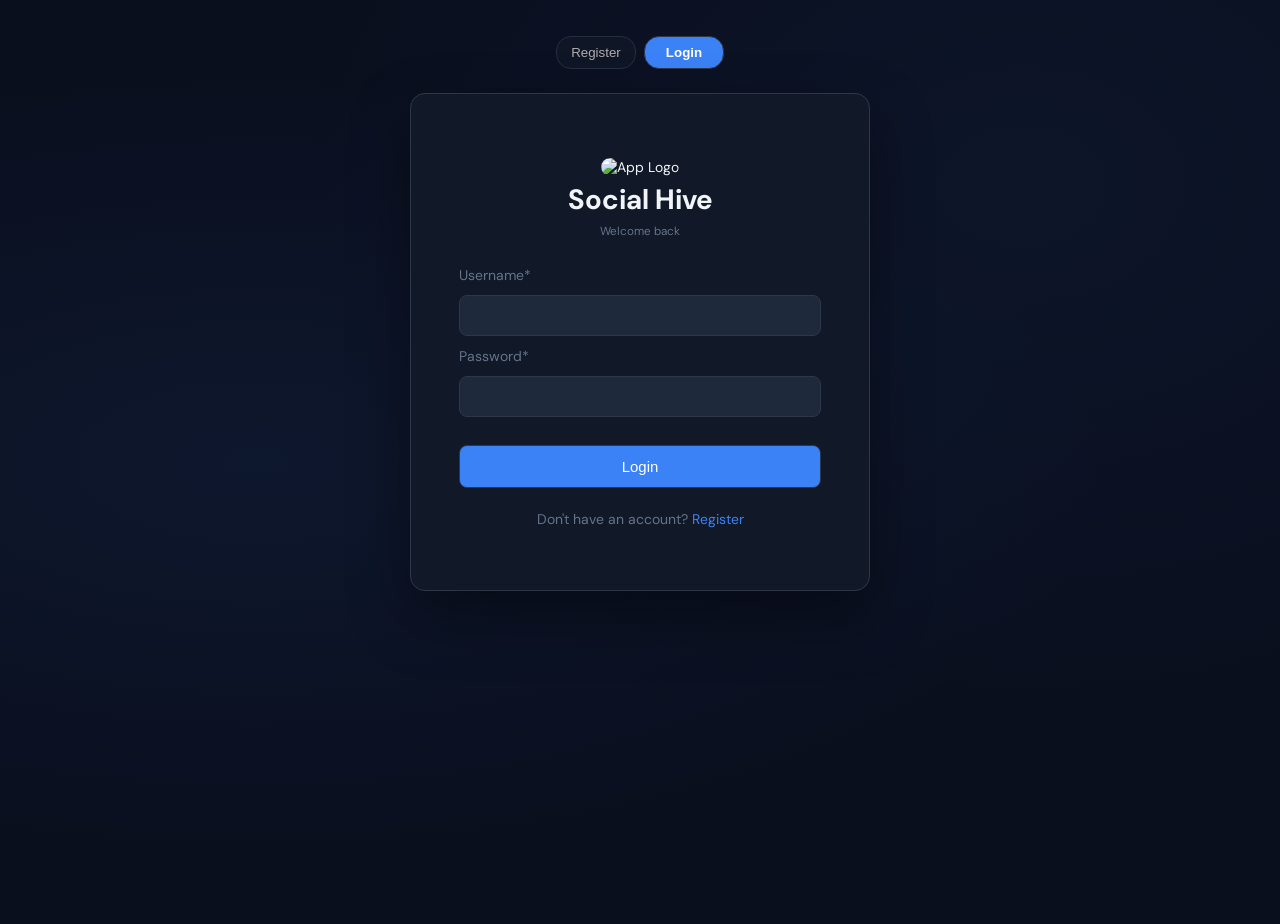
==== social-media-app/auth/login.html @ d266ca7d "so-far" ====
<!doctype html>
<html lang="en">
  <head>
    <meta charset="UTF-8" />
    <meta name="viewport" content="width=device-width, initial-scale=1.0" />
    <link rel="stylesheet" href="../css/style.css" />
    <title>Document</title>
  </head>
  <body>
    <main>
      <div class="register-login">
        <a href="register.html">
          <button class="inactive-page">Register</button></a
        >
        <button class="active-page">Login</button>
      </div>
      <div class="login-form">
        <form class="login-form" id="login-form">
          <fieldset>
            <div class="login-text-logo">
              <img
                class="fit-picture"
                src="/assets/images/bee-logo.png"
                alt="App Logo"
              />
              <h1>Social Hive</h1>
              <small>Welcome back</small>
            </div>
            <label for="username">Username* </label>
            <input
              type="text"
              id="username"
              name="username"
              aria-required="true"
              required
            />
            <label for="password">Password* </label>
            <input
              type="password"
              id="password"
              name="password"
              aria-required="true"
              required
            />
            <span id="authentication-error"></span>
            <div class="login-button-question">
              <button type="button" id="login-button">Login</button>
              <p>
                Don't have an account?
                <a href="register.html">Register</a>
              </p>
            </div>
          </fieldset>
        </form>
      </div>
    </main>
    <script src="/utils/storage.js"></script>
    <script src="/auth/login.js"></script>
  </body>
</html>
---- social-media-app/css/style.css ----
@import url("https://fonts.googleapis.com/css2?family=DM+Sans:wght@300;400;500;600&display=swap");

:root {
    --bg-primary : #0a0f1e;
    --bg-surface: #111827;
    --bg-input: #1e293b;
    --accent: #3b82f6;
    --accent-hover: #2563eb;
    --text-primary: #f1f5f9;
    --text-muted: #64748b;
    --border: #2d3748;
    --error: #ef4444;
    --radius: 8px;
}

@keyframes fadeUp {
    from { opacity: 0; transform: translateY(16px);}
    to {opacity: 1; transform: translateY(0);}

}

body {
    background: var(--bg-primary);
    background-image: radial-gradient(ellipse at 20% 50%, rgba(59, 130, 246, 0.07) 0%, transparent 60%),
                      radial-gradient(ellipse at 80% 20%, rgba(59, 130, 246, 0.05) 0%, transparent 50%);
    min-height: 100vh;
    font-size: 14px;
}

main {
    padding: 1rem 3rem 0rem 3rem;
    margin: 1rem 22rem 0rem 22rem;
    font-family: 'DM Sans', sans-serif;
    color: var(--text-primary);
}

#registration-form > fieldset , #login-form > fieldset{
    display: flex;
    flex-direction: column;
    padding: 3rem;
    padding-top: 3rem;
    padding-bottom: 3rem;
    gap: 0.7rem;
    box-sizing: border-box;
    border: 1px solid var(--border);
    border-radius: 15px;
    box-shadow: 0 25px 60px rgba(0, 0, 0, 0.4);
    background-color: var(--bg-surface);
    animation: fadeUp 0.5s ease forwards;
}

fieldset label {
    color: var(--text-muted);
}

fieldset input, .password-with-requirements input {
    width: 100%;
    padding: 0.75rem 0.75rem;
    box-sizing: border-box;
    background-color: var(--bg-input);
    border: 1px solid var(--border);
    border-radius: var(--radius);
    color: var(--text-primary);
}

.password-with-requirements {
    width: 100%;
}


.password-with-requirements ul {
    width: 100%;
    padding-left: 1rem;
    color: var(--text-muted);
    font-size: 12px;
}

.register-text-logo h1, .login-text-logo h1{
    margin: 0;
}

.register-text-logo small, .login-text-logo small{
    color: var(--text-muted);
}


.register-text-logo img, .login-text-logo img{
    max-height: 70px;
    border-radius: 10px;
}

.register-text-logo, .login-text-logo{
    display: flex;
    flex-direction: column;
    align-items: center;
    gap: 0.3rem;  
    padding: 1rem;
}

.register-buttons-question, .login-button-question {
    width: 100%;
    display: flex;
    flex-direction: column;
    align-items: center;
    gap: 0.5rem;
}
.register-buttons-question p, .login-button-question > p {
   color: var(--text-muted);
}

.register-buttons-question a, .login-button-question a {
    color: var(--accent);
    text-decoration: none;
}

.register-buttons-question > button , #login-button{
    width: 100%;
    border-radius: var(--radius);
    font-size: 15px;
    padding-top: 0.75rem;
    padding-bottom: 0.75rem;
    transition: background-color 0.4s, border-color 0.4s, color 0.4s;
}


.create-button, #login-button {
    color: white;
    font-weight: 500;
    background-color: var(--accent);
    border: 1px solid var(--border);
}

.create-button:hover {
    background-color: var(--accent-hover);
}


.cancel-button {
    color: var(--text-muted);
    font-weight: 200;
    opacity: 80%;
    background-color: var(--bg-surface);
    border: 1px solid var(--border);
}

.cancel-button:hover {
    color: white;
    border-color: white;
}

.register-login {
    display: flex;
    justify-content: center;
}

.register-login button {
    width: 5rem;
    padding: 0.5rem;
    margin: 0.25rem;
    margin-bottom: 1.5rem;
    border: 1px solid var(--border);
    border-radius: 15px;
}

.active-page {
    color: white;
    font-weight: 600;
    background-color: var(--accent);
    box-sizing: border-box;
    border: 1px solid var(--accent);
    border-color: white;
}

.inactive-page {
    color: rgb(216, 210, 210);
    font-weight: 300;
    opacity: 80%;
    background-color: var(--bg-surface);
    box-sizing: border-box;
}

span[id$="-error"] {
    display: block;
    margin-top: 0.3rem;
    font-size: 12px;
    color: var(--error);
}
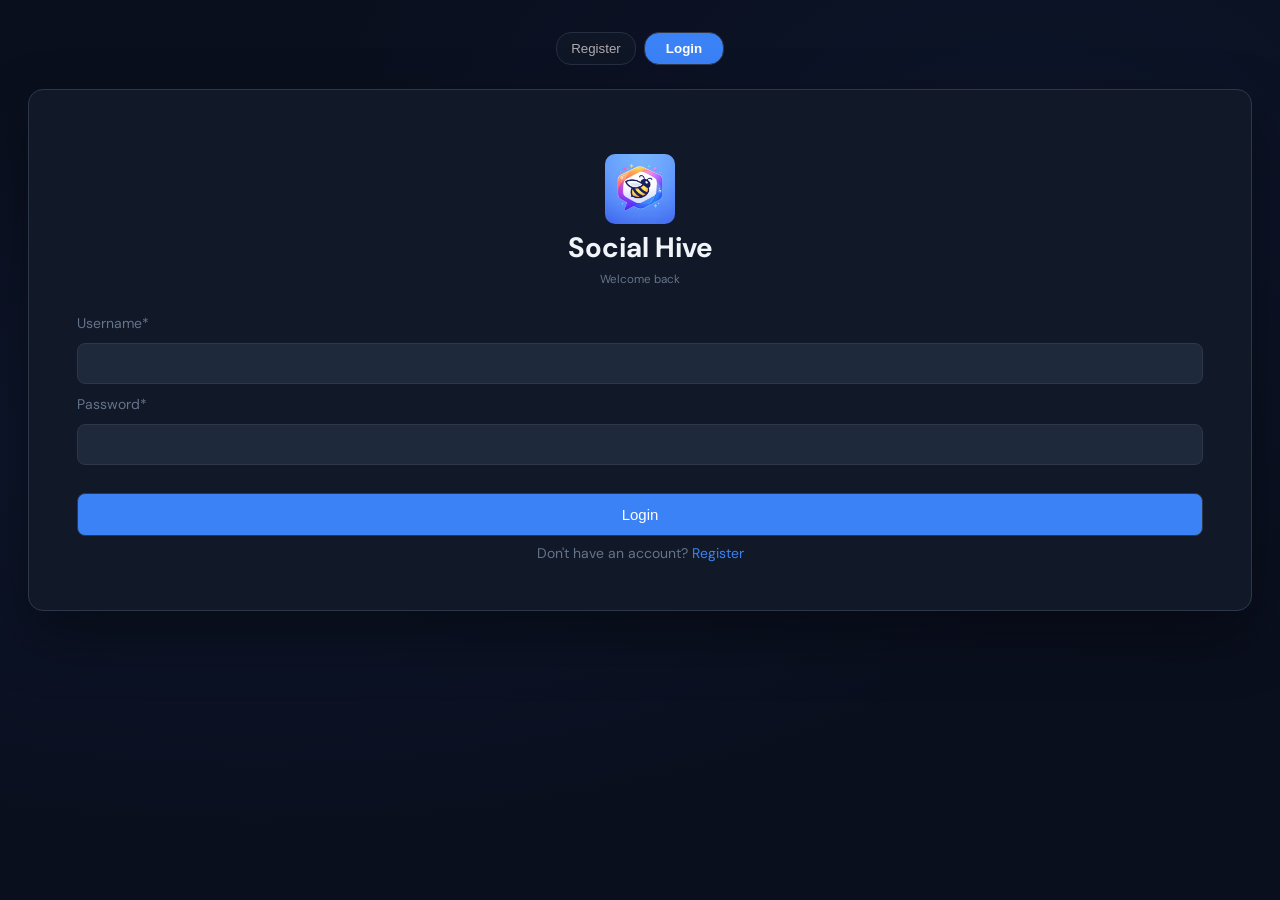
==== commit 2b9f0e3a: "profile UI done + profile.js done (update profile) + css updated" ====
--- a/social-media-app/auth/login.html
+++ b/social-media-app/auth/login.html
@@ -4,7 +4,7 @@
     <meta charset="UTF-8" />
     <meta name="viewport" content="width=device-width, initial-scale=1.0" />
     <link rel="stylesheet" href="../css/style.css" />
-    <title>Document</title>
+    <title>Login</title>
   </head>
   <body>
     <main>
@@ -20,7 +20,7 @@
             <div class="login-text-logo">
               <img
                 class="fit-picture"
-                src="/assets/images/bee-logo.png"
+                src="../assets/images/bee-logo.png"
                 alt="App Logo"
               />
               <h1>Social Hive</h1>
@@ -54,7 +54,7 @@
         </form>
       </div>
     </main>
-    <script src="/utils/storage.js"></script>
-    <script src="/auth/login.js"></script>
+    <script src="../utils/storage.js"></script>
+    <script src="../auth/login.js"></script>
   </body>
 </html>
--- a/social-media-app/css/style.css
+++ b/social-media-app/css/style.css
@@ -1,7 +1,7 @@
 @import url("https://fonts.googleapis.com/css2?family=DM+Sans:wght@300;400;500;600&display=swap");
 
 :root {
-    --bg-primary : #0a0f1e;
+    --bg-primary: #0a0f1e;
     --bg-surface: #111827;
     --bg-input: #1e293b;
     --accent: #3b82f6;
@@ -14,17 +14,31 @@
 }
 
 @keyframes fadeUp {
-    from { opacity: 0; transform: translateY(16px);}
-    to {opacity: 1; transform: translateY(0);}
-
+    from {
+        opacity: 0;
+        transform: translateY(16px);
+    }
+
+    to {
+        opacity: 1;
+        transform: translateY(0);
+    }
+
+}
+
+* {
+    margin: 0;
+    padding: 0;
+    box-sizing: border-box;
 }
 
 body {
     background: var(--bg-primary);
     background-image: radial-gradient(ellipse at 20% 50%, rgba(59, 130, 246, 0.07) 0%, transparent 60%),
-                      radial-gradient(ellipse at 80% 20%, rgba(59, 130, 246, 0.05) 0%, transparent 50%);
+        radial-gradient(ellipse at 80% 20%, rgba(59, 130, 246, 0.05) 0%, transparent 50%);
     min-height: 100vh;
     font-size: 14px;
+    padding: 0.75rem;
 }
 
 main {
@@ -34,7 +48,8 @@
     color: var(--text-primary);
 }
 
-#registration-form > fieldset , #login-form > fieldset{
+#registration-form>fieldset,
+#login-form>fieldset {
     display: flex;
     flex-direction: column;
     padding: 3rem;
@@ -53,7 +68,8 @@
     color: var(--text-muted);
 }
 
-fieldset input, .password-with-requirements input {
+fieldset input,
+.password-with-requirements input {
     width: 100%;
     padding: 0.75rem 0.75rem;
     box-sizing: border-box;
@@ -75,45 +91,57 @@
     font-size: 12px;
 }
 
-.register-text-logo h1, .login-text-logo h1{
+.register-text-logo h1,
+.login-text-logo h1 {
     margin: 0;
 }
 
-.register-text-logo small, .login-text-logo small{
-    color: var(--text-muted);
-}
-
-
-.register-text-logo img, .login-text-logo img{
+.register-text-logo small,
+.login-text-logo small,
+.welcome-container small,
+.welcome-container p {
+    color: var(--text-muted);
+}
+
+
+.register-text-logo img,
+.login-text-logo img {
     max-height: 70px;
     border-radius: 10px;
 }
 
-.register-text-logo, .login-text-logo{
-    display: flex;
-    flex-direction: column;
-    align-items: center;
-    gap: 0.3rem;  
+.register-text-logo,
+.login-text-logo {
+    display: flex;
+    flex-direction: column;
+    align-items: center;
+    gap: 0.3rem;
     padding: 1rem;
 }
 
-.register-buttons-question, .login-button-question {
+.register-buttons-question,
+.login-button-question {
     width: 100%;
     display: flex;
     flex-direction: column;
     align-items: center;
     gap: 0.5rem;
 }
-.register-buttons-question p, .login-button-question > p {
-   color: var(--text-muted);
-}
-
-.register-buttons-question a, .login-button-question a {
+
+.register-buttons-question p,
+.login-button-question>p {
+    color: var(--text-muted);
+}
+
+.register-buttons-question a,
+.login-button-question a {
     color: var(--accent);
     text-decoration: none;
 }
 
-.register-buttons-question > button , #login-button{
+.register-buttons-question>button,
+#login-button,
+#allset-button {
     width: 100%;
     border-radius: var(--radius);
     font-size: 15px;
@@ -123,14 +151,18 @@
 }
 
 
-.create-button, #login-button {
+.create-button,
+#login-button,
+#allset-button {
     color: white;
     font-weight: 500;
     background-color: var(--accent);
     border: 1px solid var(--border);
 }
 
-.create-button:hover {
+.create-button:hover,
+#login-button:hover,
+#allset-button:hover {
     background-color: var(--accent-hover);
 }
 
@@ -186,3 +218,851 @@
     color: var(--error);
 }
 
+.welcome-main {
+    margin: 4rem auto;
+    max-width: 420px;
+    padding: 2rem 2rem;
+}
+
+.welcome-container {
+    display: flex;
+    flex-direction: column;
+    align-items: center;
+    padding: 3rem;
+    padding-top: 3rem;
+    gap: 0.7rem;
+    box-sizing: border-box;
+    border: 1px solid var(--border);
+    border-radius: 15px;
+    box-shadow: 0 25px 60px rgba(0, 0, 0, 0.4);
+    background-color: var(--bg-surface);
+    animation: fadeUp 0.5s ease forwards;
+    margin-top: 2rem;
+    margin-bottom: 2rem;
+}
+
+.welcome-container h2 {
+    margin: 0;
+}
+
+
+.welcome-container p {
+    margin: 0;
+}
+
+
+.photo-wrapper {
+    position: relative;
+    width: 6rem;
+    height: 6rem;
+}
+
+#profile-photo {
+    width: 100%;
+    height: 100%;
+    border-radius: 50%;
+    object-fit: cover;
+    border: 2px solid var(--border);
+    display: block;
+}
+
+#set-profile-photo {
+    position: absolute;
+    bottom: 0;
+    right: 0;
+    width: 1.75rem;
+    height: 1.75rem;
+    color: white;
+    font-size: 20px;
+    font-weight: 500;
+    border-radius: 50%;
+    border: 1px solid black;
+    background-color: var(--accent);
+}
+
+
+
+/* Feed page*/
+
+.feed-main {
+    display: flex;
+    flex-direction: column;
+}
+
+.create-post {
+    background: #0f1a36;
+    border-radius: 20px;
+    padding: 1rem;
+    margin: 1rem;
+    border: 1px solid rgba(255, 255, 255, 0.05);
+}
+
+.top-row {
+    display: flex;
+    align-items: center;
+    gap: 0.75rem;
+}
+
+.avatar {
+    width: 42px;
+    height: 42px;
+    border-radius: 50%;
+    object-fit: cover;
+}
+
+.mind-input {
+    flex: 1;
+    background: transparent;
+    border: none;
+    outline: none;
+    resize: none;
+    color: #cbd5f5;
+    font-size: 0.95rem;
+    font-family: inherit;
+    padding-top: 0.3rem;
+}
+
+.mind-input::placeholder {
+    color: #7c89b6;
+}
+
+.bottom-row {
+    display: flex;
+    justify-content: space-between;
+    align-items: center;
+    margin-top: 0.9rem;
+    padding-top: 0.9rem;
+    border-top: 1px solid rgba(255, 255, 255, 0.06);
+}
+
+.image-icon {
+    color: #7c89b6;
+    font-size: 1.1rem;
+    cursor: pointer;
+}
+
+.post-btn {
+    background: #3b82f6;
+    color: white;
+    border: none;
+    border-radius: 999px;
+    padding: 0.5rem 1.3rem;
+    font-size: 0.9rem;
+    cursor: pointer;
+}
+
+.posts-feed {
+    margin: 1rem;
+}
+
+.post-card {
+    background: #0f1a36;
+    border-radius: 20px;
+    border: 1px solid rgba(255, 255, 255, 0.05);
+    overflow: hidden;
+    margin-bottom: 1rem;
+}
+
+.post-header {
+    display: flex;
+    justify-content: space-between;
+    align-items: flex-start;
+    padding: 1rem 1rem 0.75rem 1rem;
+}
+
+.post-user-info {
+    display: flex;
+    align-items: center;
+    gap: 0.75rem;
+}
+
+.post-avatar {
+    width: 46px;
+    height: 46px;
+    border-radius: 50%;
+    object-fit: cover;
+    flex-shrink: 0;
+}
+
+.post-meta {
+    display: flex;
+    flex-direction: column;
+}
+
+.post-name {
+    margin: 0;
+    color: white;
+    font-size: 1rem;
+    font-weight: 600;
+}
+
+.post-time {
+    margin: 0.2rem 0 0 0;
+    color: #7c89b6;
+    font-size: 0.85rem;
+}
+
+.delete-btn {
+    background: transparent;
+    border: none;
+    color: #7c89b6;
+    font-size: 1rem;
+    cursor: pointer;
+    padding: 0.25rem;
+}
+
+.post-body {
+    padding: 0 1rem 1rem 1rem;
+}
+
+.post-body p {
+    margin: 0;
+    color: white;
+    font-size: 0.98rem;
+    line-height: 1.6;
+}
+
+.post-actions {
+    display: flex;
+    gap: 1rem;
+    padding: 0.9rem 1rem;
+    border-top: 1px solid rgba(255, 255, 255, 0.05);
+}
+
+.action-btn {
+    background: transparent;
+    border: none;
+    color: #7c89b6;
+    font-size: 1.15rem;
+    cursor: pointer;
+    padding: 0;
+}
+
+
+/* Explore page*/
+
+.explore-page {
+    max-width: 800px;
+    margin: 2rem auto;
+    padding: 0 1rem 4rem;
+    color: var(--text-primary);
+}
+
+.explore-header {
+    margin-bottom: 1.5rem;
+}
+
+.explore-header h1 {
+    margin: 0;
+    font-size: 2rem;
+    color: var(--text-primary);
+}
+
+.explore-header p {
+    margin-top: 0.35rem;
+    color: var(--text-muted);
+    font-size: 0.95rem;
+}
+
+.explore-search {
+    margin-bottom: 1.5rem;
+}
+
+.explore-search input {
+    width: 100%;
+    padding: 0.9rem 1rem;
+    border-radius: var(--radius);
+    border: 1px solid var(--border);
+    background-color: var(--bg-input);
+    color: var(--text-primary);
+    font-size: 1rem;
+    outline: none;
+    box-sizing: border-box;
+}
+
+.explore-search input::placeholder {
+    color: var(--text-muted);
+}
+
+.explore-search input:focus {
+    border-color: var(--accent);
+}
+
+.users-list {
+    display: flex;
+    flex-direction: column;
+    gap: 1rem;
+}
+
+.user-card {
+    display: flex;
+    justify-content: space-between;
+    align-items: center;
+    gap: 1rem;
+    background-color: var(--bg-surface);
+    border: 1px solid var(--border);
+    border-radius: 16px;
+    padding: 1rem;
+}
+
+.user-card-left {
+    display: flex;
+    align-items: center;
+    gap: 0.9rem;
+    min-width: 0;
+}
+
+.user-avatar {
+    width: 60px;
+    height: 60px;
+    border-radius: 50%;
+    object-fit: cover;
+    flex-shrink: 0;
+}
+
+.user-info {
+    min-width: 0;
+}
+
+.user-name {
+    margin: 0;
+    font-size: 1rem;
+    font-weight: 700;
+    color: var(--text-primary);
+}
+
+.user-bio {
+    margin: 0.35rem 0 0;
+    color: var(--text-muted);
+    font-size: 0.92rem;
+    line-height: 1.4;
+}
+
+.follow-btn {
+    border: none;
+    border-radius: 999px;
+    padding: 0.75rem 1.2rem;
+    font-size: 0.95rem;
+    font-weight: 600;
+    cursor: pointer;
+    transition: 0.2s ease;
+    min-width: 110px;
+}
+
+.follow-btn.follow {
+    background-color: var(--accent);
+    color: var(--text-primary);
+}
+
+.follow-btn.follow:hover {
+    background-color: var(--accent-hover);
+}
+
+.follow-btn.following {
+    background-color: transparent;
+    color: var(--text-primary);
+    border: 1px solid var(--border);
+}
+
+.follow-btn.following:hover {
+    border-color: var(--error);
+    color: var(--error);
+}
+
+.nav-item i {
+    font-size: 1.2rem;
+    margin-bottom: 0.2rem;
+}
+
+.nav-item.active {
+    color: #3b82f6;
+}
+
+.post-image {
+    width: 100%;
+    border-radius: 10px;
+    margin-top: 10px;
+}
+
+/* Profile Page */
+
+.profile-page {
+    margin: auto;
+    padding: 1rem;
+    color: var(--text-primary);
+}
+
+.card {
+    background: rgba(17, 24, 39, 0.95);
+    border: 1px solid var(--border);
+    border-radius: var(--radius);
+    box-shadow: 0 25px 60px rgba(0, 0, 0, 0.28);
+    animation: fadeUp 0.45s ease forwards;
+}
+
+.profile-page {
+    display: grid;
+    gap: 1rem;
+}
+
+.profile-hero {
+    display: grid;
+    grid-template-columns: 1fr;
+    justify-items: center;
+    text-align: center;
+    padding: 1.25rem 1rem 1.1rem;
+    gap: 1.5rem;
+}
+
+.profile-hero-left {
+    display: flex;
+    justify-content: center;
+    width: 100%;
+}
+
+.profile-avatar-large {
+    width: 104px;
+    height: 104px;
+    object-fit: cover;
+    border-radius: 50%;
+    border: 3px solid var(--border);
+    background: var(--bg-input);
+}
+
+.profile-hero-right {
+    width: 100%;
+    display: flex;
+    flex-direction: column;
+    align-items: center;
+    gap: 0.85rem;
+}
+
+.profile-title-row {
+    width: 100%;
+    display: flex;
+    flex-direction: column;
+    align-items: center;
+    gap: 0.85rem;
+}
+
+.profile-title-row h1 {
+    font-size: 1.45rem;
+    line-height: 1.2;
+}
+
+.profile-bio {
+    font-size: 0.96rem;
+    line-height: 1.6;
+    margin: 0 auto;
+}
+
+.profile-header-actions {
+    width: 100%;
+    display: flex;
+    flex-direction: column;
+    gap: 0.65rem;
+    align-items: center;
+}
+
+.profile-stats {
+    width: 100%;
+    display: grid;
+    grid-template-columns: repeat(3, 1fr);
+    gap: 0.65rem;
+}
+
+.stat-box {
+    padding: 0.8rem 0.5rem;
+    border-radius: 12px;
+    gap: 0.5rem;
+    display: flex;
+    flex-direction: column;
+    align-items: center;
+    justify-content: center;
+    background: var(--bg-input);
+    border: 1px solid var(--border);
+    color: var(--text-primary);
+}
+
+.edit-btn,
+.logout-btn,
+.cancel-btn,
+.submit-btn {
+    border-radius: 12px;
+    padding: 0.5rem 0.75rem;
+    border: 1px solid var(--border);
+    cursor: pointer;
+    transition: 0.25s ease;
+    display: inline-flex;
+    align-items: center;
+    gap: 0.5rem;
+}
+
+.edit-btn, .submit-btn {
+    border-color: var(--accent);
+    background: var(--accent);
+    color: white;
+}
+
+.edit-btn:hover, .submit-btn:hover {
+    background: var(--accent-hover);
+}
+
+.logout-btn, .cancel-btn {
+    background: var(--bg-input);
+    color: var(--text-primary);
+}
+
+.logout-btn:hover, .cancel-btn:hover {
+    border-color: #4b5563;
+}
+
+.stat-box span {
+    font-size: 1.25rem;
+    font-weight: 700;
+}
+
+.stat-box small {
+    color: var(--text-muted);
+}
+
+.profile-posts-section {
+    padding: 1.25rem;
+}
+
+.section-header {
+    margin-bottom: 0.5rem;
+}
+.section-header h2 {
+    margin-bottom: 0.2rem;
+}
+
+.section-header p {
+    color: var(--text-muted);
+}
+
+.profile-posts-list {
+    display: grid;
+    gap: 1rem;
+}
+
+.profile-post-card {
+    background: var(--bg-input);
+    border: 1px solid var(--border);
+    border-radius: var(--radius);
+    padding: 1rem;
+    display: grid;
+    gap: 0.9rem;
+}
+
+.profile-post-top {
+    display: flex;
+    align-items: center;
+    justify-content: space-between;
+    gap: 1rem;
+}
+
+.profile-post-user {
+    display: flex;
+    align-items: center;
+    gap: 0.9rem;
+}
+
+.profile-post-user h3 {
+    font-size: 1rem;
+    margin-bottom: 0.2rem;
+}
+
+.profile-post-user p {
+    color: var(--text-muted);
+    font-size: 0.85rem;
+}
+
+.mini-avatar {
+    width: 44px;
+    height: 44px;
+    border-radius: 50%;
+    object-fit: cover;
+    border: 1px solid var(--border);
+    background: var(--bg-surface);
+}
+
+.delete-own-post-btn,
+.icon-btn {
+    border: 1px solid var(--border);
+    background: transparent;
+    color: var(--text-muted);
+    width: 42px;
+    height: 42px;
+    border-radius: 12px;
+    cursor: pointer;
+    transition: 0.25s ease;
+}
+
+.delete-own-post-btn:hover,
+.icon-btn:hover {
+    color: white;
+    border-color: #4b5563;
+}
+
+.profile-post-body p {
+    line-height: 1.7;
+    white-space: pre-wrap;
+    word-break: break-word;
+}
+
+.profile-post-image-wrap {
+    margin-top: 0.85rem;
+}
+
+.profile-post-image {
+    width: 100%;
+    max-height: 420px;
+    object-fit: cover;
+    border-radius: var(--radius);
+    border: 1px solid var(--border);
+}
+
+.profile-post-meta {
+    display: flex;
+    gap: 1rem;
+    flex-wrap: wrap;
+    color: var(--text-muted);
+}
+
+.empty-state-card {
+    background: var(--bg-input);
+    border: 1px dashed var(--border);
+    border-radius: 16px;
+    padding: 2rem 1rem;
+    text-align: center;
+    color: var(--text-muted);
+}
+
+.empty-state-card i {
+    font-size: 1.5rem;
+    margin-bottom: 0.75rem;
+    color: var(--accent);
+}
+
+/* Modal*/
+
+.modal-overlay {
+    position: fixed;
+    inset: 0;
+    background: rgba(2, 6, 23, 0.7);
+    display: flex;
+    align-items: center;
+    justify-content: center;
+    padding: 1rem;
+    z-index: 50;
+    font-family: 'DM Sans', sans-serif;
+}
+
+.hidden {
+    display: none;
+}
+
+.modal-card {
+    width: min(100%, 520px);
+    background: var(--bg-surface);
+    border: 1px solid var(--border);
+    border-radius: var(--radius);
+    box-shadow: 0 25px 60px rgba(0, 0, 0, 0.4);
+    padding: 1.5rem;
+    animation: fadeUp 0.25s ease forwards;
+}
+
+.modal-header {
+    color: var(--text-primary);
+    display: flex;
+    align-items: center;
+    justify-content: space-between;
+    margin-bottom: 1rem;
+}
+
+.edit-profile-form {
+    display: grid;
+    gap: 0.85rem;
+}
+
+.edit-profile-form label {
+    color: var(--text-muted);
+    font-weight: 800;
+    font-size: 0.9rem;
+}
+
+.edit-profile-form textarea,
+.edit-profile-form input[type="file"] {
+    width: 100%;
+    padding: 0.9rem;
+    border-radius: var(--radius);
+    border: 1px solid var(--border);
+    background: var(--bg-input);
+    color: var(--text-primary);
+    font-family: 'DM Sans', sans-serif;
+}
+
+.modal-preview-wrap {
+    display: flex;
+    justify-content: center;
+    margin-top: 0.4rem;
+}
+
+.edit-preview-image {
+    width: 110px;
+    height: 110px;
+    object-fit: cover;
+    border-radius: 50%;
+    border: 2px solid var(--border);
+    background: var(--bg-input);
+}
+
+.modal-actions {
+    display: flex;
+    justify-content: flex-end;
+    gap: 0.75rem;
+    margin-top: 0.4rem;
+}
+
+/* Bottom nav */
+
+.bottom-nav {
+    font-family: 'DM Sans', sans-serif;
+    position: fixed;
+    bottom: 0;
+    left: 0;
+    width: 100%;
+    background: #0f1a36;
+    border-top: 1px solid rgba(255, 255, 255, 0.05);
+    display: flex;
+    justify-content: space-around;
+    align-items: center;
+    padding: 0.6rem 0;
+}
+
+.nav-item {
+    text-decoration: none;
+    color: var(--text-muted);
+    display: flex;
+    flex-direction: column;
+    align-items: center;
+    gap: 0.3rem;
+    padding: 0.75rem 1.35rem;
+    border-radius: var(--radius);
+    transition: 0.25s ease;
+}
+
+.nav-item:hover {
+    color: white;
+    background: rgba(59, 130, 246, 0.08);
+}
+
+.nav-item.active {
+    color: white;
+    background: rgba(59, 130, 246, 0.16);
+    border: 1px solid rgba(59, 130, 246, 0.24);
+}
+
+@media (min-width: 768px) {
+    main {
+        margin: 0;
+        padding: 1rem;
+    }
+
+    .profile-page {
+        max-width: 980px;
+        margin: 0 auto 90px auto;
+        padding: 1rem;
+        font-family: 'DM Sans', sans-serif;
+        color: var(--text-primary);
+    }
+
+    .profile-hero {
+        grid-template-columns: 150px 1fr;
+        text-align: left;
+        justify-items: stretch;
+        padding: 1.25rem;
+        gap: 1.25rem;
+    }
+
+    .profile-avatar-large {
+        width: 130px;
+        height: 130px;
+    }
+
+    .profile-hero-right {
+        align-items: flex-start;
+    }
+
+    .profile-title-row {
+        display: flex;
+        flex-direction: row;
+        justify-content: space-between;
+        align-items: flex-start;
+    }
+
+    .profile-header-actions {
+        flex-direction: row;
+        width: auto;
+    }
+
+   .edit-btn, .logout-btn {
+        width: auto;
+    }
+
+    .profile-title-row h1 {
+        font-size: 1.8rem;
+    }
+
+    .profile-bio {
+        margin: 0;
+        max-width: 100%;
+    }
+
+    .profile-stats {
+        grid-template-columns: repeat(3, minmax(90px, 1fr));
+        gap: 0.85rem;
+    }
+}
+
+
+@media (max-width: 768px) {
+    main {
+        margin: 1rem;
+    }
+
+    .welcome-main {
+        margin: 4rem auto;
+        padding: 1rem;
+    }
+}
+
+@media (max-width: 480px) {
+    body {
+        background-color: var(--bg-surface);
+    }
+
+    main {
+        margin: 0;
+        padding: 0rem 0.25rem 0rem 0.25rem;
+    }
+
+    .welcome-main {
+        margin: 6rem auto;
+        padding: 4rem 1rem;
+    }
+
+    .register-login {
+        background-color: var(--bg-surface);
+        padding: 0.75rem;
+        width: 100%;
+    }
+
+    #registration-form>fieldset,
+    #login-form>fieldset {
+        padding-left: 2rem;
+        padding-right: 2rem;
+    }
+
+}
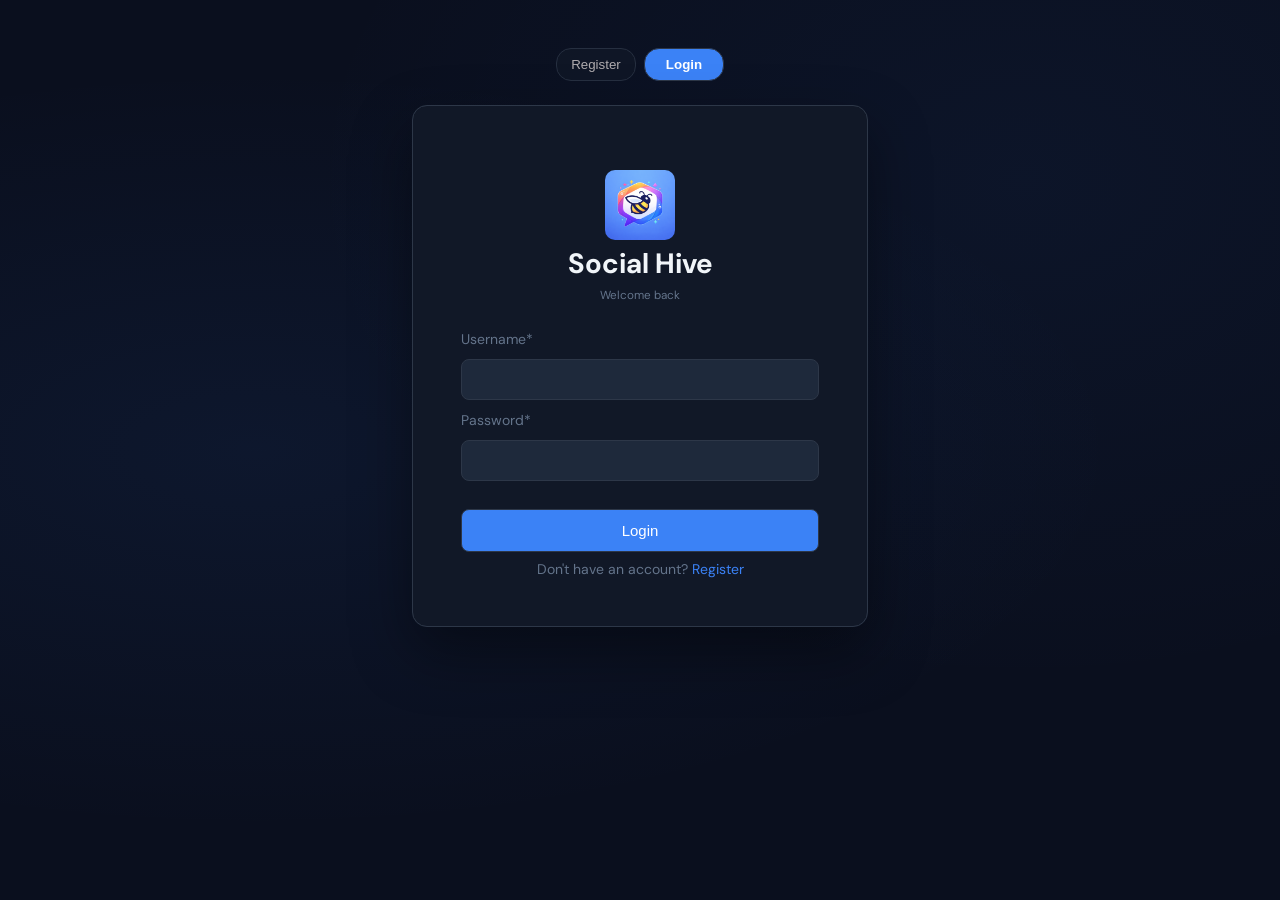
==== commit f6bf8e7d: "Finished Post details page and adding comments" ====
--- a/social-media-app/auth/login.html
+++ b/social-media-app/auth/login.html
@@ -4,7 +4,7 @@
     <meta charset="UTF-8" />
     <meta name="viewport" content="width=device-width, initial-scale=1.0" />
     <link rel="stylesheet" href="../css/style.css" />
-    <title>Login</title>
+    <title>Document</title>
   </head>
   <body>
     <main>
@@ -55,6 +55,6 @@
       </div>
     </main>
     <script src="../utils/storage.js"></script>
-    <script src="../auth/login.js"></script>
+    <script src="./login.js"></script>
   </body>
 </html>
--- a/social-media-app/css/style.css
+++ b/social-media-app/css/style.css
@@ -1,7 +1,7 @@
 @import url("https://fonts.googleapis.com/css2?family=DM+Sans:wght@300;400;500;600&display=swap");
 
 :root {
-    --bg-primary: #0a0f1e;
+    --bg-primary : #0a0f1e;
     --bg-surface: #111827;
     --bg-input: #1e293b;
     --accent: #3b82f6;
@@ -14,15 +14,8 @@
 }
 
 @keyframes fadeUp {
-    from {
-        opacity: 0;
-        transform: translateY(16px);
-    }
-
-    to {
-        opacity: 1;
-        transform: translateY(0);
-    }
+    from { opacity: 0; transform: translateY(16px);}
+    to {opacity: 1; transform: translateY(0);}
 
 }
 
@@ -35,7 +28,7 @@
 body {
     background: var(--bg-primary);
     background-image: radial-gradient(ellipse at 20% 50%, rgba(59, 130, 246, 0.07) 0%, transparent 60%),
-        radial-gradient(ellipse at 80% 20%, rgba(59, 130, 246, 0.05) 0%, transparent 50%);
+                      radial-gradient(ellipse at 80% 20%, rgba(59, 130, 246, 0.05) 0%, transparent 50%);
     min-height: 100vh;
     font-size: 14px;
     padding: 0.75rem;
@@ -48,8 +41,7 @@
     color: var(--text-primary);
 }
 
-#registration-form>fieldset,
-#login-form>fieldset {
+#registration-form > fieldset , #login-form > fieldset{
     display: flex;
     flex-direction: column;
     padding: 3rem;
@@ -68,8 +60,7 @@
     color: var(--text-muted);
 }
 
-fieldset input,
-.password-with-requirements input {
+fieldset input, .password-with-requirements input {
     width: 100%;
     padding: 0.75rem 0.75rem;
     box-sizing: border-box;
@@ -91,57 +82,45 @@
     font-size: 12px;
 }
 
-.register-text-logo h1,
-.login-text-logo h1 {
+.register-text-logo h1, .login-text-logo h1{
     margin: 0;
 }
 
-.register-text-logo small,
-.login-text-logo small,
-.welcome-container small,
-.welcome-container p {
+.register-text-logo small, .login-text-logo small, .welcome-container small, .welcome-container p{
     color: var(--text-muted);
 }
 
 
-.register-text-logo img,
-.login-text-logo img {
+.register-text-logo img, .login-text-logo img{
     max-height: 70px;
     border-radius: 10px;
 }
 
-.register-text-logo,
-.login-text-logo {
+.register-text-logo, .login-text-logo{
     display: flex;
     flex-direction: column;
     align-items: center;
-    gap: 0.3rem;
+    gap: 0.3rem;  
     padding: 1rem;
 }
 
-.register-buttons-question,
-.login-button-question {
+.register-buttons-question, .login-button-question {
     width: 100%;
     display: flex;
     flex-direction: column;
     align-items: center;
     gap: 0.5rem;
 }
-
-.register-buttons-question p,
-.login-button-question>p {
-    color: var(--text-muted);
-}
-
-.register-buttons-question a,
-.login-button-question a {
+.register-buttons-question p, .login-button-question > p {
+   color: var(--text-muted);
+}
+
+.register-buttons-question a, .login-button-question a {
     color: var(--accent);
     text-decoration: none;
 }
 
-.register-buttons-question>button,
-#login-button,
-#allset-button {
+.register-buttons-question > button , #login-button, #allset-button{
     width: 100%;
     border-radius: var(--radius);
     font-size: 15px;
@@ -151,18 +130,14 @@
 }
 
 
-.create-button,
-#login-button,
-#allset-button {
+.create-button, #login-button, #allset-button {
     color: white;
     font-weight: 500;
     background-color: var(--accent);
     border: 1px solid var(--border);
 }
 
-.create-button:hover,
-#login-button:hover,
-#allset-button:hover {
+.create-button:hover, #login-button:hover, #allset-button:hover {
     background-color: var(--accent-hover);
 }
 
@@ -284,158 +259,191 @@
 
 /* Feed page*/
 
-.feed-main {
+.feed-main{
     display: flex;
     flex-direction: column;
 }
-
 .create-post {
-    background: #0f1a36;
-    border-radius: 20px;
-    padding: 1rem;
-    margin: 1rem;
-    border: 1px solid rgba(255, 255, 255, 0.05);
+  background: #0f1a36;
+  border-radius: 20px;
+  padding: 1rem;
+  margin: 1rem;
+  border: 1px solid rgba(255, 255, 255, 0.05);
 }
 
 .top-row {
-    display: flex;
-    align-items: center;
-    gap: 0.75rem;
+  display: flex;
+  align-items: center;
+  gap: 0.75rem;
 }
 
 .avatar {
-    width: 42px;
-    height: 42px;
-    border-radius: 50%;
-    object-fit: cover;
+  width: 42px;
+  height: 42px;
+  border-radius: 50%;
+  object-fit: cover;
 }
 
 .mind-input {
-    flex: 1;
-    background: transparent;
-    border: none;
-    outline: none;
-    resize: none;
-    color: #cbd5f5;
-    font-size: 0.95rem;
-    font-family: inherit;
-    padding-top: 0.3rem;
+  flex: 1;
+  background: transparent;
+  border: none;
+  outline: none;
+  resize: none;
+  color: #cbd5f5;
+  font-size: 0.95rem;
+  font-family: inherit;
+  padding-top: 0.3rem;
 }
 
 .mind-input::placeholder {
-    color: #7c89b6;
+  color: #7c89b6;
 }
 
 .bottom-row {
-    display: flex;
-    justify-content: space-between;
-    align-items: center;
-    margin-top: 0.9rem;
-    padding-top: 0.9rem;
-    border-top: 1px solid rgba(255, 255, 255, 0.06);
+  display: flex;
+  justify-content: space-between;
+  align-items: center;
+  margin-top: 0.9rem;
+  padding-top: 0.9rem;
+  border-top: 1px solid rgba(255, 255, 255, 0.06);
 }
 
 .image-icon {
-    color: #7c89b6;
-    font-size: 1.1rem;
-    cursor: pointer;
+  color: #7c89b6;
+  font-size: 1.1rem;
+  cursor: pointer;
 }
 
 .post-btn {
-    background: #3b82f6;
-    color: white;
-    border: none;
-    border-radius: 999px;
-    padding: 0.5rem 1.3rem;
-    font-size: 0.9rem;
-    cursor: pointer;
+  background: #3b82f6;
+  color: white;
+  border: none;
+  border-radius: 999px;
+  padding: 0.5rem 1.3rem;
+  font-size: 0.9rem;
+  cursor: pointer;
 }
 
 .posts-feed {
-    margin: 1rem;
+  margin: 1rem;
 }
 
 .post-card {
-    background: #0f1a36;
-    border-radius: 20px;
-    border: 1px solid rgba(255, 255, 255, 0.05);
-    overflow: hidden;
-    margin-bottom: 1rem;
+  background: #0f1a36;
+  border-radius: 20px;
+  border: 1px solid rgba(255, 255, 255, 0.05);
+  overflow: hidden;
+  margin-bottom: 1rem;
 }
 
 .post-header {
-    display: flex;
-    justify-content: space-between;
-    align-items: flex-start;
-    padding: 1rem 1rem 0.75rem 1rem;
+  display: flex;
+  justify-content: space-between;
+  align-items: flex-start;
+  padding: 1rem 1rem 0.75rem 1rem;
 }
 
 .post-user-info {
-    display: flex;
-    align-items: center;
-    gap: 0.75rem;
+  display: flex;
+  align-items: center;
+  gap: 0.75rem;
 }
 
 .post-avatar {
-    width: 46px;
-    height: 46px;
-    border-radius: 50%;
-    object-fit: cover;
-    flex-shrink: 0;
+  width: 46px;
+  height: 46px;
+  border-radius: 50%;
+  object-fit: cover;
+  flex-shrink: 0;
 }
 
 .post-meta {
-    display: flex;
-    flex-direction: column;
+  display: flex;
+  flex-direction: column;
 }
 
 .post-name {
-    margin: 0;
-    color: white;
-    font-size: 1rem;
-    font-weight: 600;
+  margin: 0;
+  color: white;
+  font-size: 1rem;
+  font-weight: 600;
 }
 
 .post-time {
-    margin: 0.2rem 0 0 0;
-    color: #7c89b6;
-    font-size: 0.85rem;
+  margin: 0.2rem 0 0 0;
+  color: #7c89b6;
+  font-size: 0.85rem;
 }
 
 .delete-btn {
-    background: transparent;
-    border: none;
-    color: #7c89b6;
-    font-size: 1rem;
-    cursor: pointer;
-    padding: 0.25rem;
+  background: transparent;
+  border: none;
+  color: #7c89b6;
+  font-size: 1rem;
+  cursor: pointer;
+  padding: 0.25rem;
 }
 
 .post-body {
-    padding: 0 1rem 1rem 1rem;
+  padding: 0 1rem 1rem 1rem;
 }
 
 .post-body p {
-    margin: 0;
-    color: white;
-    font-size: 0.98rem;
-    line-height: 1.6;
+  margin: 0;
+  color: white;
+  font-size: 0.98rem;
+  line-height: 1.6;
 }
 
 .post-actions {
-    display: flex;
-    gap: 1rem;
-    padding: 0.9rem 1rem;
-    border-top: 1px solid rgba(255, 255, 255, 0.05);
+  display: flex;
+  gap: 1rem;
+  padding: 0.9rem 1rem;
+  border-top: 1px solid rgba(255, 255, 255, 0.05);
 }
 
 .action-btn {
-    background: transparent;
-    border: none;
-    color: #7c89b6;
-    font-size: 1.15rem;
-    cursor: pointer;
-    padding: 0;
+  background: transparent;
+  border: none;
+  color: #7c89b6;
+  font-size: 1.15rem;
+  cursor: pointer;
+  padding: 0;
+}
+.bottom-nav {
+  position: fixed;
+  bottom: 0;
+  left: 0;
+  width: 100%;
+
+  background: #0f1a36;
+  border-top: 1px solid rgba(255, 255, 255, 0.05);
+
+  display: flex;
+  justify-content: space-around;
+  align-items: center;
+
+  padding: 0.6rem 0;
+}
+
+.nav-item {
+  display: flex;
+  flex-direction: column;
+  align-items: center;
+
+  text-decoration: none;
+  color: #7c89b6;
+  font-size: 0.75rem;
+}
+
+.nav-item i {
+  font-size: 1.2rem;
+  margin-bottom: 0.2rem;
+}
+
+.nav-item.active {
+  color: #3b82f6;
 }
 
 
@@ -570,465 +578,200 @@
 }
 
 .nav-item i {
-    font-size: 1.2rem;
-    margin-bottom: 0.2rem;
+  font-size: 1.2rem;
+  margin-bottom: 0.2rem;
 }
 
 .nav-item.active {
-    color: #3b82f6;
+  color: #3b82f6;
 }
 
 .post-image {
-    width: 100%;
-    border-radius: 10px;
-    margin-top: 10px;
-}
-
-/* Profile Page */
-
-.profile-page {
-    margin: auto;
-    padding: 1rem;
-    color: var(--text-primary);
-}
-
-.card {
-    background: rgba(17, 24, 39, 0.95);
-    border: 1px solid var(--border);
-    border-radius: var(--radius);
-    box-shadow: 0 25px 60px rgba(0, 0, 0, 0.28);
-    animation: fadeUp 0.45s ease forwards;
-}
-
-.profile-page {
-    display: grid;
-    gap: 1rem;
-}
-
-.profile-hero {
-    display: grid;
-    grid-template-columns: 1fr;
-    justify-items: center;
-    text-align: center;
-    padding: 1.25rem 1rem 1.1rem;
-    gap: 1.5rem;
-}
-
-.profile-hero-left {
-    display: flex;
-    justify-content: center;
-    width: 100%;
-}
-
-.profile-avatar-large {
-    width: 104px;
-    height: 104px;
-    object-fit: cover;
-    border-radius: 50%;
-    border: 3px solid var(--border);
-    background: var(--bg-input);
-}
-
-.profile-hero-right {
-    width: 100%;
+  width: 100%;
+  border-radius: 10px;
+  margin-top: 10px;
+}
+
+
+.post-page-main {
+    max-width: 800px;
+    margin: 2rem auto 5rem;
+    padding: 0 1rem 4rem;
+    color: var(--text-primary);
+    
+}
+
+.post-page-header {
     display: flex;
     flex-direction: column;
-    align-items: center;
-    gap: 0.85rem;
-}
-
-.profile-title-row {
-    width: 100%;
-    display: flex;
-    flex-direction: column;
-    align-items: center;
-    gap: 0.85rem;
-}
-
-.profile-title-row h1 {
-    font-size: 1.45rem;
-    line-height: 1.2;
-}
-
-.profile-bio {
-    font-size: 0.96rem;
-    line-height: 1.6;
-    margin: 0 auto;
-}
-
-.profile-header-actions {
-    width: 100%;
-    display: flex;
-    flex-direction: column;
-    gap: 0.65rem;
-    align-items: center;
-}
-
-.profile-stats {
-    width: 100%;
-    display: grid;
-    grid-template-columns: repeat(3, 1fr);
-    gap: 0.65rem;
-}
-
-.stat-box {
-    padding: 0.8rem 0.5rem;
-    border-radius: 12px;
-    gap: 0.5rem;
-    display: flex;
-    flex-direction: column;
-    align-items: center;
-    justify-content: center;
-    background: var(--bg-input);
-    border: 1px solid var(--border);
-    color: var(--text-primary);
-}
-
-.edit-btn,
-.logout-btn,
-.cancel-btn,
-.submit-btn {
-    border-radius: 12px;
-    padding: 0.5rem 0.75rem;
-    border: 1px solid var(--border);
-    cursor: pointer;
-    transition: 0.25s ease;
+    gap: 0.75rem;
+    margin-bottom: 1.5rem;
+}
+
+.back-link {
     display: inline-flex;
     align-items: center;
     gap: 0.5rem;
-}
-
-.edit-btn, .submit-btn {
+    color: var(--accent);
+    text-decoration: none;
+    font-size: 0.95rem;
+    width: fit-content;
+}
+
+.back-link:hover {
+    color: var(--accent-hover);
+}
+
+.single-post-section {
+    margin-bottom: 1.5rem;
+}
+
+.add-comment-section {
+    margin-bottom: 1.5rem;
+}
+
+.add-comment-section h2,
+.comment-section h2 {
+    margin-bottom: 0.8rem;
+    color: var(--text-primary);
+}
+
+.add-comment-box {
+    display: flex;
+    gap: 0.75rem;
+    align-items: center;
+    flex-wrap: wrap;
+}
+
+.comment-input {
+    flex: 1;
+    min-width: 220px;
+    padding: 0.85rem 1rem;
+    border-radius: var(--radius);
+    border: 1px solid var(--border);
+    background-color: var(--bg-input);
+    color: var(--text-primary);
+    font-size: 0.95rem;
+    outline: none;
+}
+
+.comment-input::placeholder {
+    color: var(--text-muted);
+}
+
+.comment-input:focus {
     border-color: var(--accent);
-    background: var(--accent);
-    color: white;
-}
-
-.edit-btn:hover, .submit-btn:hover {
-    background: var(--accent-hover);
-}
-
-.logout-btn, .cancel-btn {
-    background: var(--bg-input);
-    color: var(--text-primary);
-}
-
-.logout-btn:hover, .cancel-btn:hover {
-    border-color: #4b5563;
-}
-
-.stat-box span {
-    font-size: 1.25rem;
-    font-weight: 700;
-}
-
-.stat-box small {
-    color: var(--text-muted);
-}
-
-.profile-posts-section {
-    padding: 1.25rem;
-}
-
-.section-header {
-    margin-bottom: 0.5rem;
-}
-.section-header h2 {
-    margin-bottom: 0.2rem;
-}
-
-.section-header p {
-    color: var(--text-muted);
-}
-
-.profile-posts-list {
-    display: grid;
+}
+
+.comments-container {
+    display: flex;
+    flex-direction: column;
     gap: 1rem;
 }
 
-.profile-post-card {
-    background: var(--bg-input);
-    border: 1px solid var(--border);
-    border-radius: var(--radius);
+.comment-card {
+    background-color: #0f1a36;
+    border-radius: 16px;
+    border: 1px solid rgba(255, 255, 255, 0.05);
     padding: 1rem;
-    display: grid;
-    gap: 0.9rem;
-}
-
-.profile-post-top {
-    display: flex;
-    align-items: center;
+}
+
+.comment-header {
+    display: flex;
     justify-content: space-between;
+    align-items: flex-start;
     gap: 1rem;
-}
-
-.profile-post-user {
-    display: flex;
-    align-items: center;
-    gap: 0.9rem;
-}
-
-.profile-post-user h3 {
-    font-size: 1rem;
-    margin-bottom: 0.2rem;
-}
-
-.profile-post-user p {
-    color: var(--text-muted);
-    font-size: 0.85rem;
-}
-
-.mini-avatar {
-    width: 44px;
-    height: 44px;
+    margin-bottom: 0.75rem;
+}
+
+.comment-user-info {
+    display: flex;
+    align-items: flex-start;
+    gap: 0.75rem;
+    min-width: 0;
+}
+.comment-avatar {
+    width: 42px;
+    height: 42px;
     border-radius: 50%;
     object-fit: cover;
-    border: 1px solid var(--border);
-    background: var(--bg-surface);
-}
-
-.delete-own-post-btn,
-.icon-btn {
-    border: 1px solid var(--border);
-    background: transparent;
-    color: var(--text-muted);
-    width: 42px;
-    height: 42px;
-    border-radius: 12px;
-    cursor: pointer;
-    transition: 0.25s ease;
-}
-
-.delete-own-post-btn:hover,
-.icon-btn:hover {
-    color: white;
-    border-color: #4b5563;
-}
-
-.profile-post-body p {
-    line-height: 1.7;
-    white-space: pre-wrap;
-    word-break: break-word;
-}
-
-.profile-post-image-wrap {
-    margin-top: 0.85rem;
-}
-
-.profile-post-image {
-    width: 100%;
-    max-height: 420px;
-    object-fit: cover;
-    border-radius: var(--radius);
-    border: 1px solid var(--border);
-}
-
-.profile-post-meta {
-    display: flex;
-    gap: 1rem;
-    flex-wrap: wrap;
-    color: var(--text-muted);
-}
-
-.empty-state-card {
-    background: var(--bg-input);
-    border: 1px dashed var(--border);
-    border-radius: 16px;
-    padding: 2rem 1rem;
-    text-align: center;
-    color: var(--text-muted);
-}
-
-.empty-state-card i {
-    font-size: 1.5rem;
-    margin-bottom: 0.75rem;
-    color: var(--accent);
-}
-
-/* Modal*/
-
-.modal-overlay {
-    position: fixed;
-    inset: 0;
-    background: rgba(2, 6, 23, 0.7);
-    display: flex;
-    align-items: center;
-    justify-content: center;
-    padding: 1rem;
-    z-index: 50;
-    font-family: 'DM Sans', sans-serif;
-}
-
-.hidden {
-    display: none;
-}
-
-.modal-card {
-    width: min(100%, 520px);
-    background: var(--bg-surface);
-    border: 1px solid var(--border);
-    border-radius: var(--radius);
-    box-shadow: 0 25px 60px rgba(0, 0, 0, 0.4);
-    padding: 1.5rem;
-    animation: fadeUp 0.25s ease forwards;
-}
-
-.modal-header {
-    color: var(--text-primary);
-    display: flex;
-    align-items: center;
-    justify-content: space-between;
-    margin-bottom: 1rem;
-}
-
-.edit-profile-form {
-    display: grid;
-    gap: 0.85rem;
-}
-
-.edit-profile-form label {
-    color: var(--text-muted);
-    font-weight: 800;
-    font-size: 0.9rem;
-}
-
-.edit-profile-form textarea,
-.edit-profile-form input[type="file"] {
-    width: 100%;
-    padding: 0.9rem;
-    border-radius: var(--radius);
-    border: 1px solid var(--border);
-    background: var(--bg-input);
-    color: var(--text-primary);
-    font-family: 'DM Sans', sans-serif;
-}
-
-.modal-preview-wrap {
-    display: flex;
-    justify-content: center;
-    margin-top: 0.4rem;
-}
-
-.edit-preview-image {
-    width: 110px;
-    height: 110px;
-    object-fit: cover;
-    border-radius: 50%;
-    border: 2px solid var(--border);
-    background: var(--bg-input);
-}
-
-.modal-actions {
-    display: flex;
-    justify-content: flex-end;
-    gap: 0.75rem;
-    margin-top: 0.4rem;
-}
-
-/* Bottom nav */
-
-.bottom-nav {
-    font-family: 'DM Sans', sans-serif;
-    position: fixed;
-    bottom: 0;
-    left: 0;
-    width: 100%;
-    background: #0f1a36;
+    flex-shrink: 0;
+    display: block;
+    background-color: var(--bg-input);
+}
+
+.comment-meta {
+    display: flex;
+    flex-direction: column;
+}
+
+.comment-name {
+    margin: 0;
+    font-size: 0.95rem;
+    font-weight: 600;
+    color: var(--text-primary);
+}
+
+.comment-time {
+    margin: 0.2rem 0 0 0;
+    color: #7c89b6 ;
+    font-size: 0.85rem;
+}
+
+.comment-text {
+    margin: 0;
+    margin-top: 0.9rem;
+    padding-top: 0.9rem;
     border-top: 1px solid rgba(255, 255, 255, 0.05);
-    display: flex;
-    justify-content: space-around;
-    align-items: center;
-    padding: 0.6rem 0;
-}
-
-.nav-item {
-    text-decoration: none;
-    color: var(--text-muted);
-    display: flex;
-    flex-direction: column;
-    align-items: center;
-    gap: 0.3rem;
-    padding: 0.75rem 1.35rem;
-    border-radius: var(--radius);
-    transition: 0.25s ease;
-}
-
-.nav-item:hover {
-    color: white;
-    background: rgba(59, 130, 246, 0.08);
-}
-
-.nav-item.active {
-    color: white;
-    background: rgba(59, 130, 246, 0.16);
-    border: 1px solid rgba(59, 130, 246, 0.24);
-}
-
-@media (min-width: 768px) {
-    main {
-        margin: 0;
-        padding: 1rem;
-    }
-
-    .profile-page {
-        max-width: 980px;
-        margin: 0 auto 90px auto;
-        padding: 1rem;
-        font-family: 'DM Sans', sans-serif;
-        color: var(--text-primary);
-    }
-
-    .profile-hero {
-        grid-template-columns: 150px 1fr;
-        text-align: left;
-        justify-items: stretch;
-        padding: 1.25rem;
-        gap: 1.25rem;
-    }
-
-    .profile-avatar-large {
-        width: 130px;
-        height: 130px;
-    }
-
-    .profile-hero-right {
-        align-items: flex-start;
-    }
-
-    .profile-title-row {
-        display: flex;
-        flex-direction: row;
-        justify-content: space-between;
-        align-items: flex-start;
-    }
-
-    .profile-header-actions {
-        flex-direction: row;
-        width: auto;
-    }
-
-   .edit-btn, .logout-btn {
-        width: auto;
-    }
-
-    .profile-title-row h1 {
-        font-size: 1.8rem;
-    }
-
-    .profile-bio {
-        margin: 0;
-        max-width: 100%;
-    }
-
-    .profile-stats {
-        grid-template-columns: repeat(3, minmax(90px, 1fr));
-        gap: 0.85rem;
-    }
-}
+    color: var(--text-primary);
+    line-height: 1.5;
+    font-size: 0.94rem;
+}
+
+.delete-comment-btn {
+    background:transparent;
+    border: none;
+     color: #7c89b6;
+     font-size: 1rem;
+     cursor: pointer;
+     padding: 0.25rem;
+     flex-shrink: 0;
+}
+
+.delete-comment-btn:hover {
+    color: var(--text-primary);
+}
+
+
+
+
+
+
+
+
+
+
+
+
+
+
+
+
+
+
+
+
+
+
+
+
+
+
+
 
 
 @media (max-width: 768px) {
-    main {
+     main {
         margin: 1rem;
     }
 
@@ -1036,18 +779,22 @@
         margin: 4rem auto;
         padding: 1rem;
     }
+
+    .post-page-main {
+        margin: 1rem;
+        padding: 0 0.5rem 5rem;
+    }
 }
 
 @media (max-width: 480px) {
     body {
         background-color: var(--bg-surface);
     }
-
     main {
         margin: 0;
         padding: 0rem 0.25rem 0rem 0.25rem;
     }
-
+    
     .welcome-main {
         margin: 6rem auto;
         padding: 4rem 1rem;
@@ -1059,10 +806,24 @@
         width: 100%;
     }
 
-    #registration-form>fieldset,
-    #login-form>fieldset {
+    #registration-form > fieldset, #login-form > fieldset {
         padding-left: 2rem;
         padding-right: 2rem;
     }
 
+    .post-page-main {
+        margin: 0;
+        padding: 1rem 0.5rem 5rem;
+    }
+
+    .add-comment-box {
+        flex-direction: column;
+        align-items: stretch;
+    }
+
+    .comment-input,
+    #comment-btn {
+        width: 100%;
+    }
+
 }
